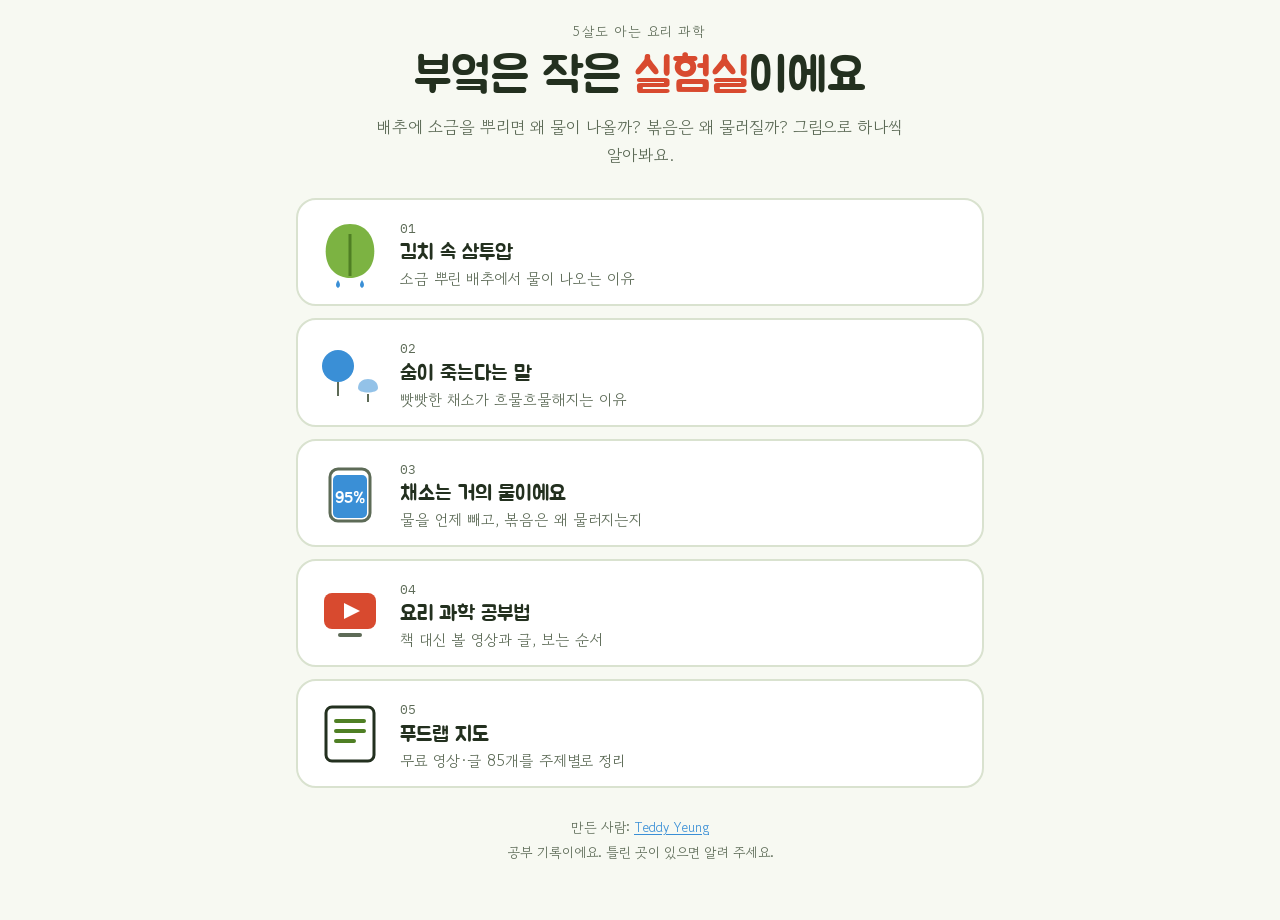
==== index.html @ 2b9cdf07 "Turn notes into an ELI5 food science site" ====
<!doctype html>
<html lang="ko">
<head>
<meta charset="utf-8">
<meta name="viewport" content="width=device-width, initial-scale=1, viewport-fit=cover">
<title>부엌 과학 그림책</title>
<meta name="description" content="김치 절이기부터 볶음까지, 요리 속 과학을 5살도 알게 그림으로 설명해요.">
<link rel="stylesheet" href="https://fonts.googleapis.com/css2?family=Jua&family=Gowun+Dodum&family=IBM+Plex+Mono:wght@400;500&display=swap">
<link rel="stylesheet" href="assets/site.css">
<style>
.toc { display: flex; flex-direction: column; gap: 12px; }
.toc a {
  display: grid; grid-template-columns: 72px minmax(0, 1fr); gap: 14px; align-items: center;
  background: var(--paper); border: 2px solid var(--line); border-radius: 20px; padding: 12px 16px;
  text-decoration: none; color: var(--ink);
}
.toc a:hover { border-color: var(--leaf); }
.toc svg { width: 72px; height: 72px; }
.toc .no { font-family: var(--mono); font-size: .8rem; color: var(--soft); }
.toc .t { font-family: var(--display); font-size: 1.3rem; line-height: 1.25; display: block; }
.toc .d { color: var(--soft); font-size: .95rem; display: block; }
.intro { text-align: center; color: var(--soft); max-width: 32em; margin: 0 auto; }
</style>
</head>
<body>
<div class="wrap">
  <header class="hero">
    <span class="eyebrow">5살도 아는 요리 과학</span>
    <h1>부엌은 작은 <em>실험실</em>이에요</h1>
    <p class="intro">배추에 소금을 뿌리면 왜 물이 나올까? 볶음은 왜 물러질까? 그림으로 하나씩 알아봐요.</p>
  </header>

  <nav class="toc" aria-label="목차">
    <a href="osmosis.html">
      <svg viewBox="0 0 72 72" aria-hidden="true">
        <path d="M36 8 C18 8 10 24 12 40 C14 56 26 62 36 62 C46 62 58 56 60 40 C62 24 54 8 36 8 Z" fill="var(--leaf)"/>
        <path d="M36 18 L36 60" stroke="var(--leaf-dark)" stroke-width="3"/>
        <path d="M24 64 q4 6 0 8 q-4 -2 0 -8 Z M48 64 q4 6 0 8 q-4 -2 0 -8 Z" fill="var(--water)"/>
      </svg>
      <span><span class="no">01</span><span class="t">김치 속 삼투압</span><span class="d">소금 뿌린 배추에서 물이 나오는 이유</span></span>
    </a>
    <a href="wilting.html">
      <svg viewBox="0 0 72 72" aria-hidden="true">
        <circle cx="24" cy="30" r="16" fill="var(--water)"/>
        <path d="M24 46 L24 60" stroke="var(--soft)" stroke-width="2"/>
        <path d="M44 52 C44 40 64 40 64 52 C64 58 44 58 44 52 Z" fill="var(--water)" opacity=".55"/>
        <path d="M54 58 L54 66" stroke="var(--soft)" stroke-width="2"/>
      </svg>
      <span><span class="no">02</span><span class="t">숨이 죽는다는 말</span><span class="d">빳빳한 채소가 흐물흐물해지는 이유</span></span>
    </a>
    <a href="vegetable-water.html">
      <svg viewBox="0 0 72 72" aria-hidden="true">
        <rect x="16" y="12" width="40" height="52" rx="8" fill="none" stroke="var(--soft)" stroke-width="3"/>
        <rect x="19" y="18" width="34" height="43" rx="5" fill="var(--water)"/>
        <text x="36" y="46" text-anchor="middle" font-size="16" fill="var(--paper)">95%</text>
      </svg>
      <span><span class="no">03</span><span class="t">채소는 거의 물이에요</span><span class="d">물을 언제 빼고, 볶음은 왜 물러지는지</span></span>
    </a>
    <a href="study.html">
      <svg viewBox="0 0 72 72" aria-hidden="true">
        <rect x="10" y="16" width="52" height="36" rx="8" fill="var(--chili)"/>
        <path d="M30 26 L46 34 L30 42 Z" fill="var(--paper)"/>
        <rect x="24" y="56" width="24" height="4" rx="2" fill="var(--soft)"/>
      </svg>
      <span><span class="no">04</span><span class="t">요리 과학 공부법</span><span class="d">책 대신 볼 영상과 글, 보는 순서</span></span>
    </a>
    <a href="foodlab-map.html">
      <svg viewBox="0 0 72 72" aria-hidden="true">
        <rect x="12" y="10" width="48" height="54" rx="6" fill="var(--paper)" stroke="var(--ink)" stroke-width="3"/>
        <path d="M22 24 H50 M22 34 H50 M22 44 H40" stroke="var(--leaf-dark)" stroke-width="4" stroke-linecap="round"/>
      </svg>
      <span><span class="no">05</span><span class="t">푸드랩 지도</span><span class="d">무료 영상·글 85개를 주제별로 정리</span></span>
    </a>
  </nav>

  <footer class="site">
    <span>만든 사람: <a href="https://teddyyeung.is-a.dev">Teddy Yeung</a></span>
    <span>공부 기록이에요. 틀린 곳이 있으면 알려 주세요.</span>
  </footer>
</div>
</body>
</html>
---- assets/site.css ----
/* Layout: picture-book column. Each page = big drawing + one short sentence. */
:root {
  --bg: #f7f9f2;
  --paper: #ffffff;
  --ink: #23301f;
  --soft: #5d6b57;
  --leaf: #7cb342;
  --leaf-dark: #4f7f24;
  --stem: #eef3d6;
  --chili: #d84a2f;
  --water: #3a8fd6;
  --water-soft: #d6e8f7;
  --salt: #ffffff;
  --salt-edge: #9aa5a0;
  --line: #d9e2cf;
  --display: "Jua", "Apple SD Gothic Neo", "Malgun Gothic", sans-serif;
  --body: "Gowun Dodum", "Apple SD Gothic Neo", "Malgun Gothic", sans-serif;
  --mono: "IBM Plex Mono", ui-monospace, Menlo, monospace;
  color-scheme: light;
}
@media (prefers-color-scheme: dark) {
  :root:not([data-theme="light"]) {
    --bg: #141a12; --paper: #1d251a; --ink: #eef3e6; --soft: #a9b8a2;
    --leaf: #8fc75a; --leaf-dark: #6aa33a; --stem: #3a4630; --chili: #ef6a4c;
    --water: #6cb2ef; --water-soft: #22384b; --salt: #f4f6f2; --salt-edge: #7d8a83; --line: #2f3a2a;
    color-scheme: dark;
  }
}
:root[data-theme="dark"] {
  --bg: #141a12; --paper: #1d251a; --ink: #eef3e6; --soft: #a9b8a2;
  --leaf: #8fc75a; --leaf-dark: #6aa33a; --stem: #3a4630; --chili: #ef6a4c;
  --water: #6cb2ef; --water-soft: #22384b; --salt: #f4f6f2; --salt-edge: #7d8a83; --line: #2f3a2a;
  color-scheme: dark;
}
*, *::before, *::after { box-sizing: border-box; }
html { padding-top: env(safe-area-inset-top, 0px); padding-bottom: env(safe-area-inset-bottom, 0px); }
body {
  margin: 0; background: var(--bg); color: var(--ink); font-family: var(--body);
  font-size: 1.05rem; line-height: 1.7;
}
img, svg { max-width: 100%; }
a { color: var(--water); }
a:focus-visible, button:focus-visible { outline: 2px solid var(--chili); outline-offset: 2px; }

.wrap {
  max-width: 720px; margin: 0 auto;
  padding-block: 20px 56px;
  padding-left: max(16px, env(safe-area-inset-left, 0px));
  padding-right: max(16px, env(safe-area-inset-right, 0px));
  display: flex; flex-direction: column; gap: 28px;
}
.topnav { display: flex; justify-content: space-between; align-items: center; gap: 12px; font-size: .92rem; }
.topnav a { text-decoration: none; color: var(--soft); }
.topnav a:hover { color: var(--ink); }
.topnav .no { font-family: var(--mono); color: var(--soft); font-size: .85rem; }

header.hero { text-align: center; display: flex; flex-direction: column; gap: 6px; }
.eyebrow { font-size: .85rem; letter-spacing: .08em; color: var(--soft); }
h1 { font-family: var(--display); font-weight: 400; font-size: clamp(2rem, 7vw, 3rem); line-height: 1.2; margin: 0; text-wrap: balance; }
h1 em { font-style: normal; color: var(--chili); }
h2 { font-family: var(--display); font-weight: 400; font-size: clamp(1.4rem, 5vw, 1.9rem); margin: 0; line-height: 1.3; text-wrap: balance; }
p { margin: 0; }

.page {
  background: var(--paper); border: 2px solid var(--line); border-radius: 24px;
  padding: 20px 20px 24px; display: flex; flex-direction: column; gap: 10px; align-items: center; text-align: center;
}
.page > svg { width: 100%; max-width: 560px; height: auto; }
.page p { max-width: 34em; color: var(--soft); }
.step { font-family: var(--display); color: var(--leaf-dark); font-size: 1rem; }
svg text { font-family: var(--display); }

.big-rule {
  font-family: var(--display); font-size: clamp(1.4rem, 5.5vw, 2rem); line-height: 1.35;
  background: var(--water); color: var(--paper); border-radius: 20px; padding: 18px 22px; text-align: center; text-wrap: balance;
}
.grid2, .grid3 { display: grid; gap: 12px; width: 100%; }
.grid2 { grid-template-columns: repeat(2, minmax(0, 1fr)); }
.grid3 { grid-template-columns: repeat(3, minmax(0, 1fr)); }
.grid2 figure, .grid3 figure { margin: 0; display: flex; flex-direction: column; align-items: center; gap: 4px; min-width: 0; }
figcaption { font-family: var(--display); font-size: 1.05rem; color: var(--ink); }
figure small { color: var(--soft); font-size: .88rem; line-height: 1.45; }
@media (max-width: 480px) {
  .grid3 { grid-template-columns: 1fr; }
  .grid3 svg { max-width: 220px; }
}

table.compare { width: 100%; border-collapse: collapse; font-size: .95rem; text-align: left; }
table.compare th, table.compare td { padding: 8px 10px; border-bottom: 1px solid var(--line); vertical-align: top; }
table.compare th { font-family: var(--display); font-weight: 400; color: var(--ink); }
.scroll-x { width: 100%; overflow-x: auto; }

.finale { text-align: center; display: flex; flex-direction: column; gap: 8px; align-items: center; }
.finale q { font-family: var(--display); font-size: clamp(1.4rem, 5.5vw, 2rem); quotes: "“" "”"; text-wrap: balance; }
.finale p { color: var(--soft); max-width: 34em; }

.pager { display: grid; grid-template-columns: repeat(2, minmax(0, 1fr)); gap: 12px; }
.pager a {
  border: 2px solid var(--line); border-radius: 16px; padding: 12px 14px; text-decoration: none; color: var(--ink);
  display: flex; flex-direction: column; gap: 2px; background: var(--paper);
}
.pager a:hover { border-color: var(--leaf); }
.pager small { color: var(--soft); font-size: .82rem; }
.pager span { font-family: var(--display); font-size: 1.1rem; }
.pager .next { text-align: right; grid-column: 2; }

footer.site { text-align: center; font-size: .85rem; color: var(--soft); display: flex; flex-direction: column; gap: 2px; }

.drip { animation: drip 2.4s ease-in infinite; }
.drip.d2 { animation-delay: .8s; } .drip.d3 { animation-delay: 1.6s; }
@keyframes drip { 0% { transform: translateY(0); opacity: 1; } 80% { opacity: 1; } 100% { transform: translateY(26px); opacity: 0; } }
.hop { animation: hop 3s ease-in-out infinite; }
@keyframes hop { 0%, 20% { transform: translateX(0); } 60%, 100% { transform: translateX(120px); } }
.steam { animation: steam 2.6s ease-out infinite; }
.steam.s2 { animation-delay: .9s; } .steam.s3 { animation-delay: 1.7s; }
@keyframes steam { 0% { transform: translateY(0); opacity: .9; } 100% { transform: translateY(-22px); opacity: 0; } }
@media (prefers-reduced-motion: reduce) { .drip, .hop, .steam { animation: none; } }
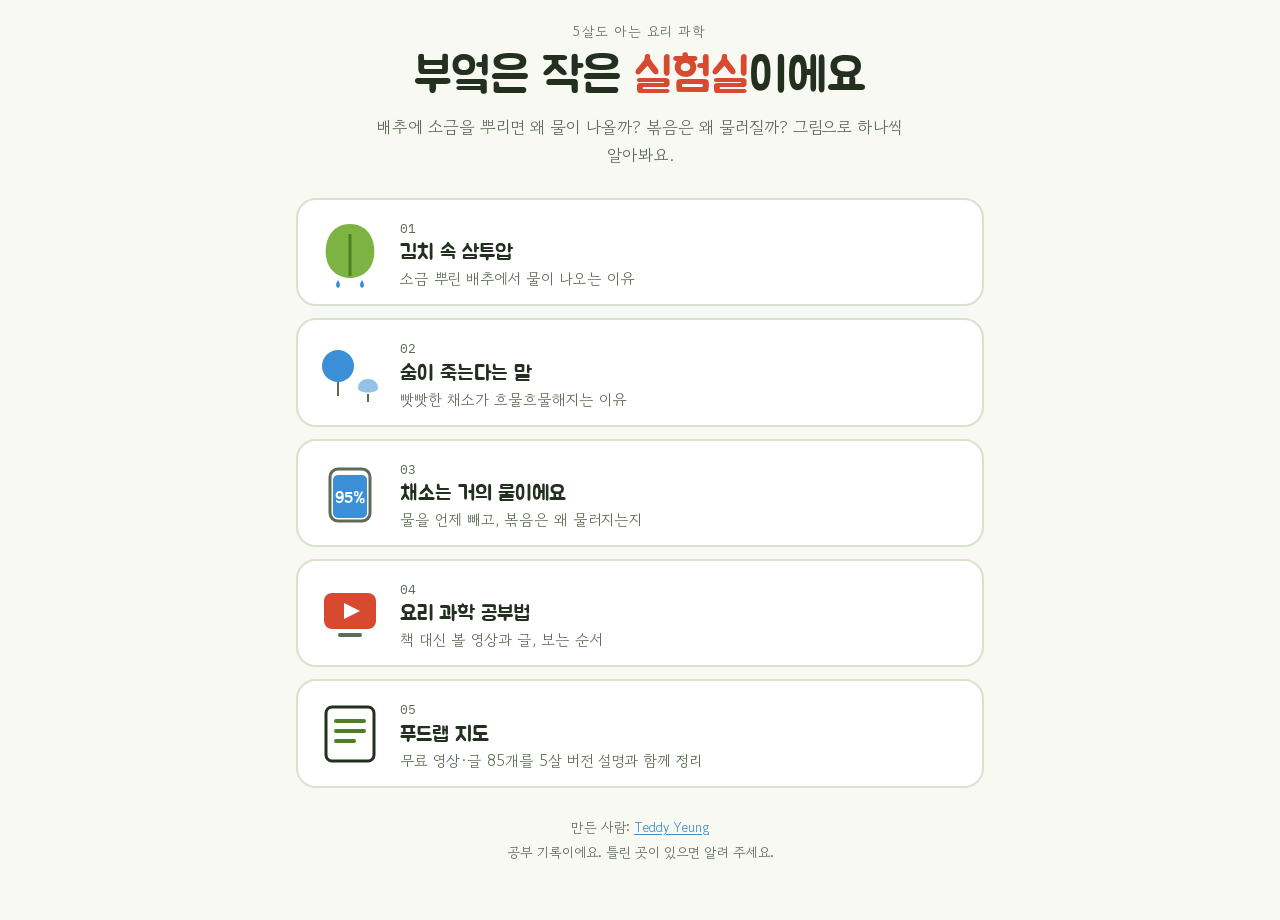
==== commit 7b1fe1c6: "Add ELI5 explanations to every Food Lab map item Each of the 85 videos and articles now has a 5-year" ====
--- a/index.html
+++ b/index.html
@@ -69,7 +69,7 @@
         <rect x="12" y="10" width="48" height="54" rx="6" fill="var(--paper)" stroke="var(--ink)" stroke-width="3"/>
         <path d="M22 24 H50 M22 34 H50 M22 44 H40" stroke="var(--leaf-dark)" stroke-width="4" stroke-linecap="round"/>
       </svg>
-      <span><span class="no">05</span><span class="t">푸드랩 지도</span><span class="d">무료 영상·글 85개를 주제별로 정리</span></span>
+      <span><span class="no">05</span><span class="t">푸드랩 지도</span><span class="d">무료 영상·글 85개를 5살 버전 설명과 함께 정리</span></span>
     </a>
   </nav>
 
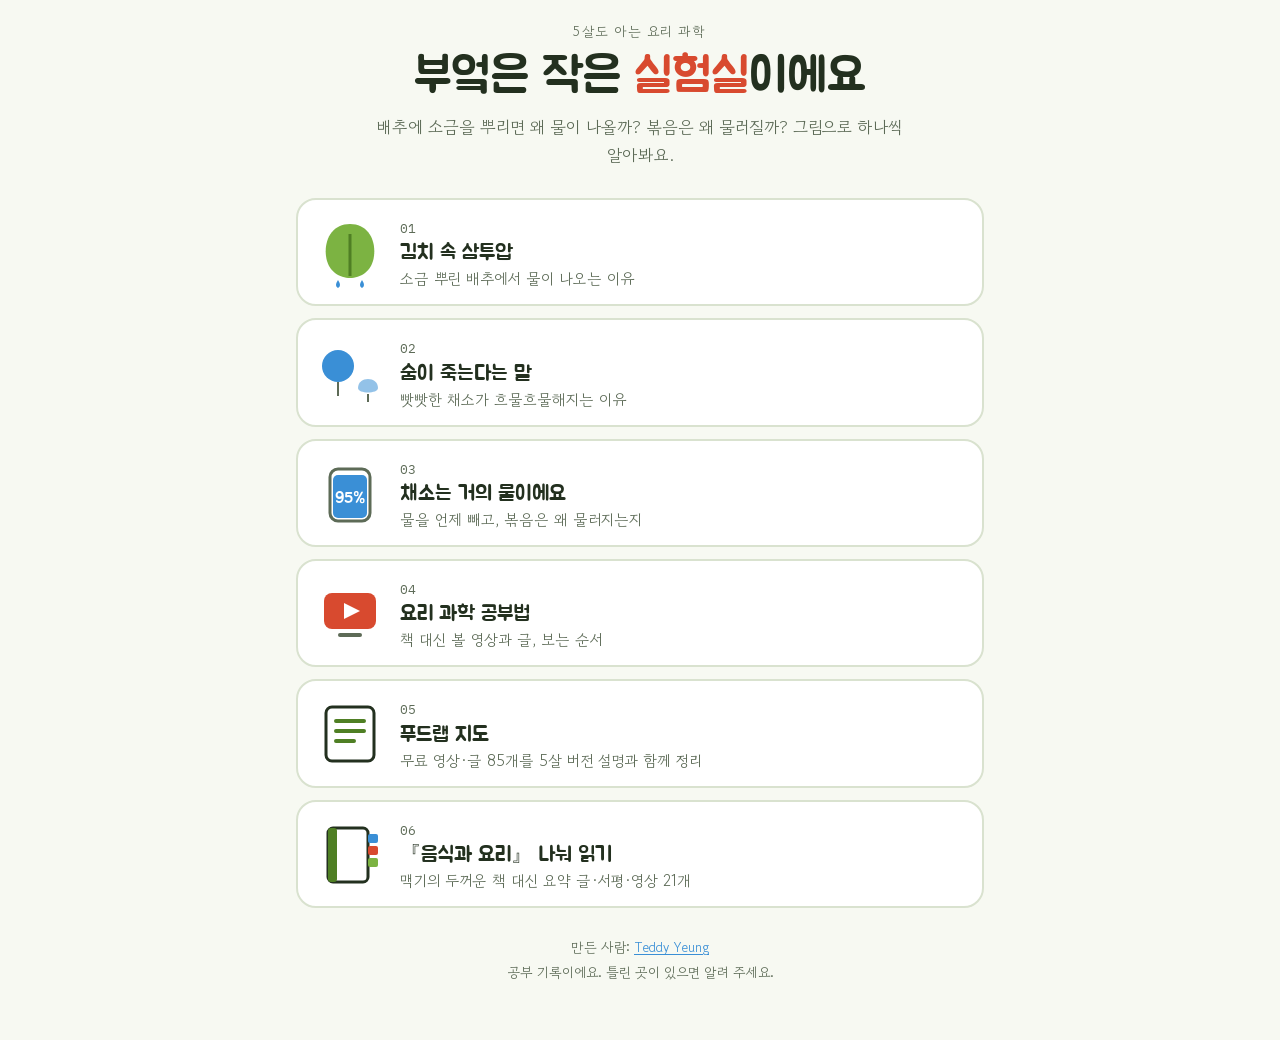
==== commit b276d60a: "Add an ELI5 page for McGee's On Food and Cooking Restores the reverted reading list as mcgee.html. A" ====
--- a/index.html
+++ b/index.html
@@ -71,6 +71,16 @@
       </svg>
       <span><span class="no">05</span><span class="t">푸드랩 지도</span><span class="d">무료 영상·글 85개를 5살 버전 설명과 함께 정리</span></span>
     </a>
+    <a href="mcgee.html">
+      <svg viewBox="0 0 72 72" aria-hidden="true">
+        <rect x="14" y="10" width="40" height="54" rx="5" fill="var(--paper)" stroke="var(--ink)" stroke-width="3"/>
+        <rect x="14" y="10" width="9" height="54" rx="3" fill="var(--leaf-dark)"/>
+        <rect x="54" y="16" width="10" height="9" rx="2" fill="var(--water)"/>
+        <rect x="54" y="28" width="10" height="9" rx="2" fill="var(--chili)"/>
+        <rect x="54" y="40" width="10" height="9" rx="2" fill="var(--leaf)"/>
+      </svg>
+      <span><span class="no">06</span><span class="t">『음식과 요리』 나눠 읽기</span><span class="d">맥기의 두꺼운 책 대신 요약 글·서평·영상 21개</span></span>
+    </a>
   </nav>
 
   <footer class="site">
